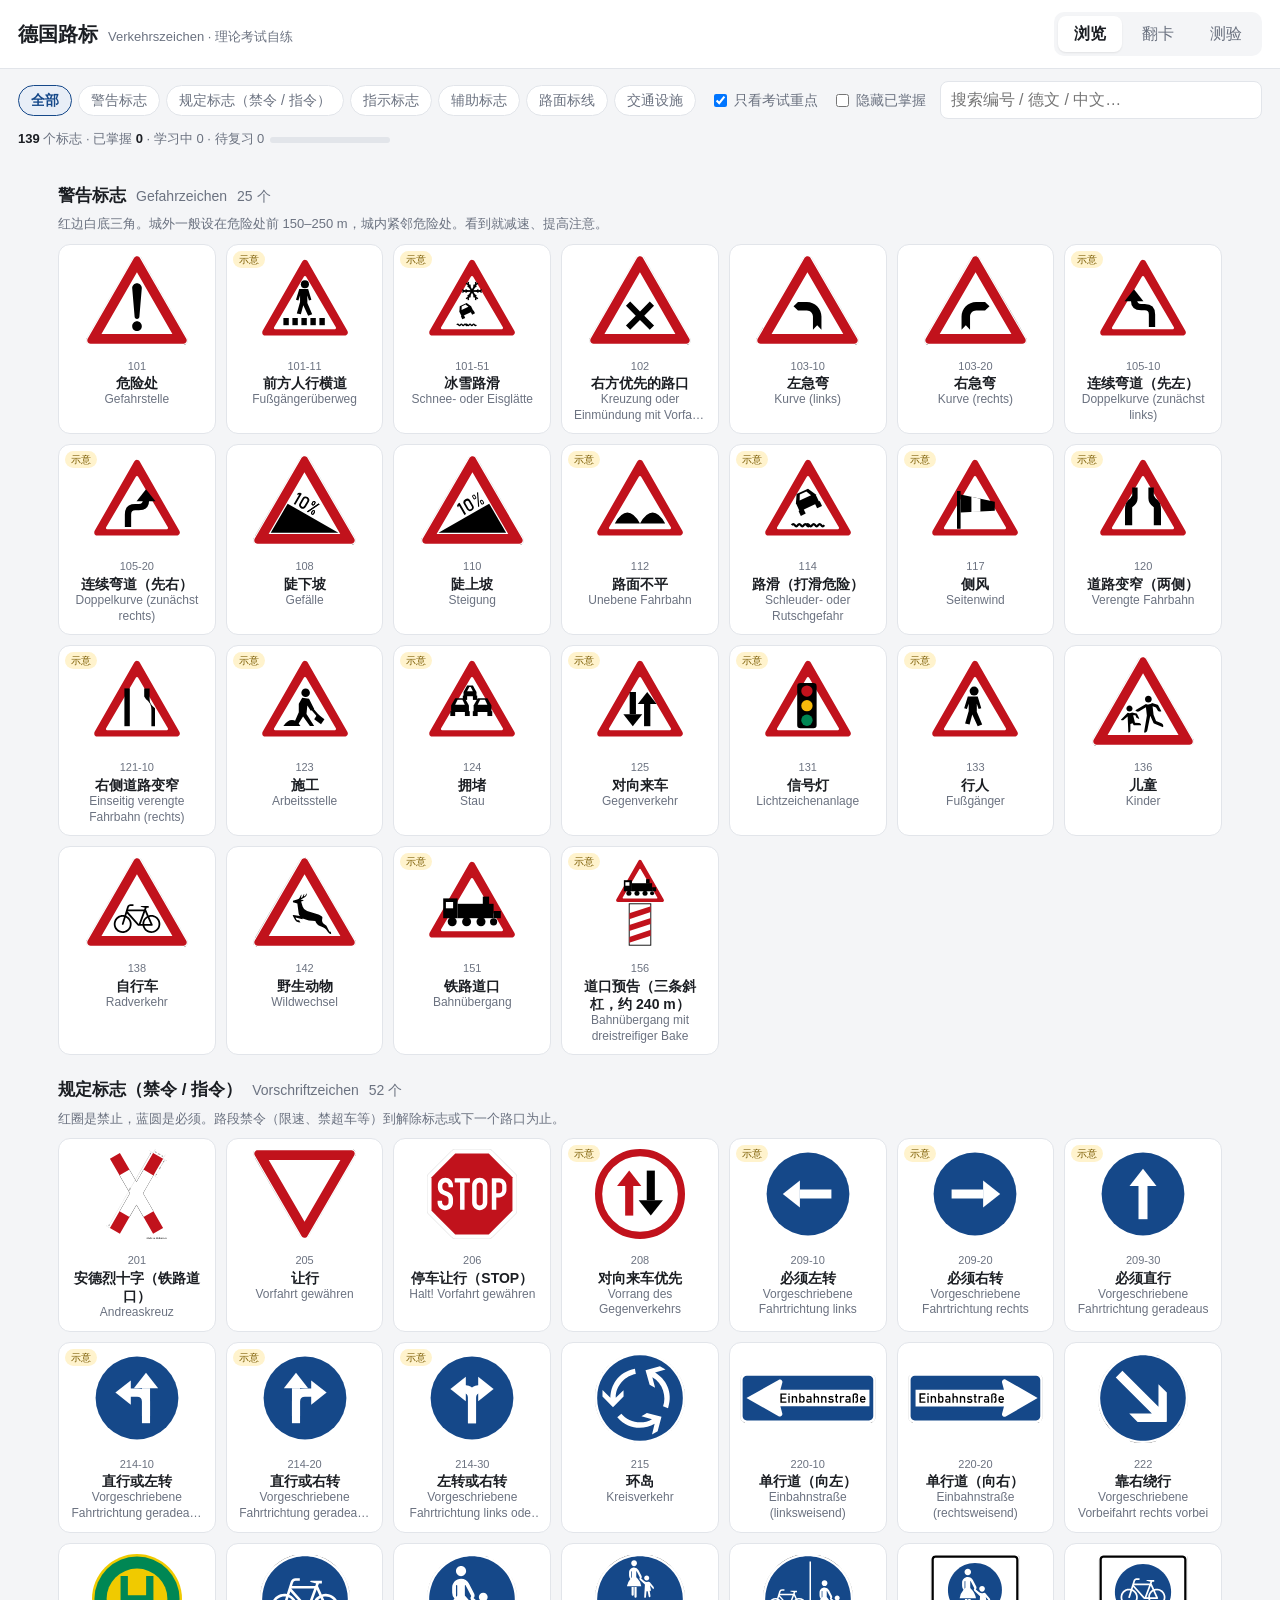
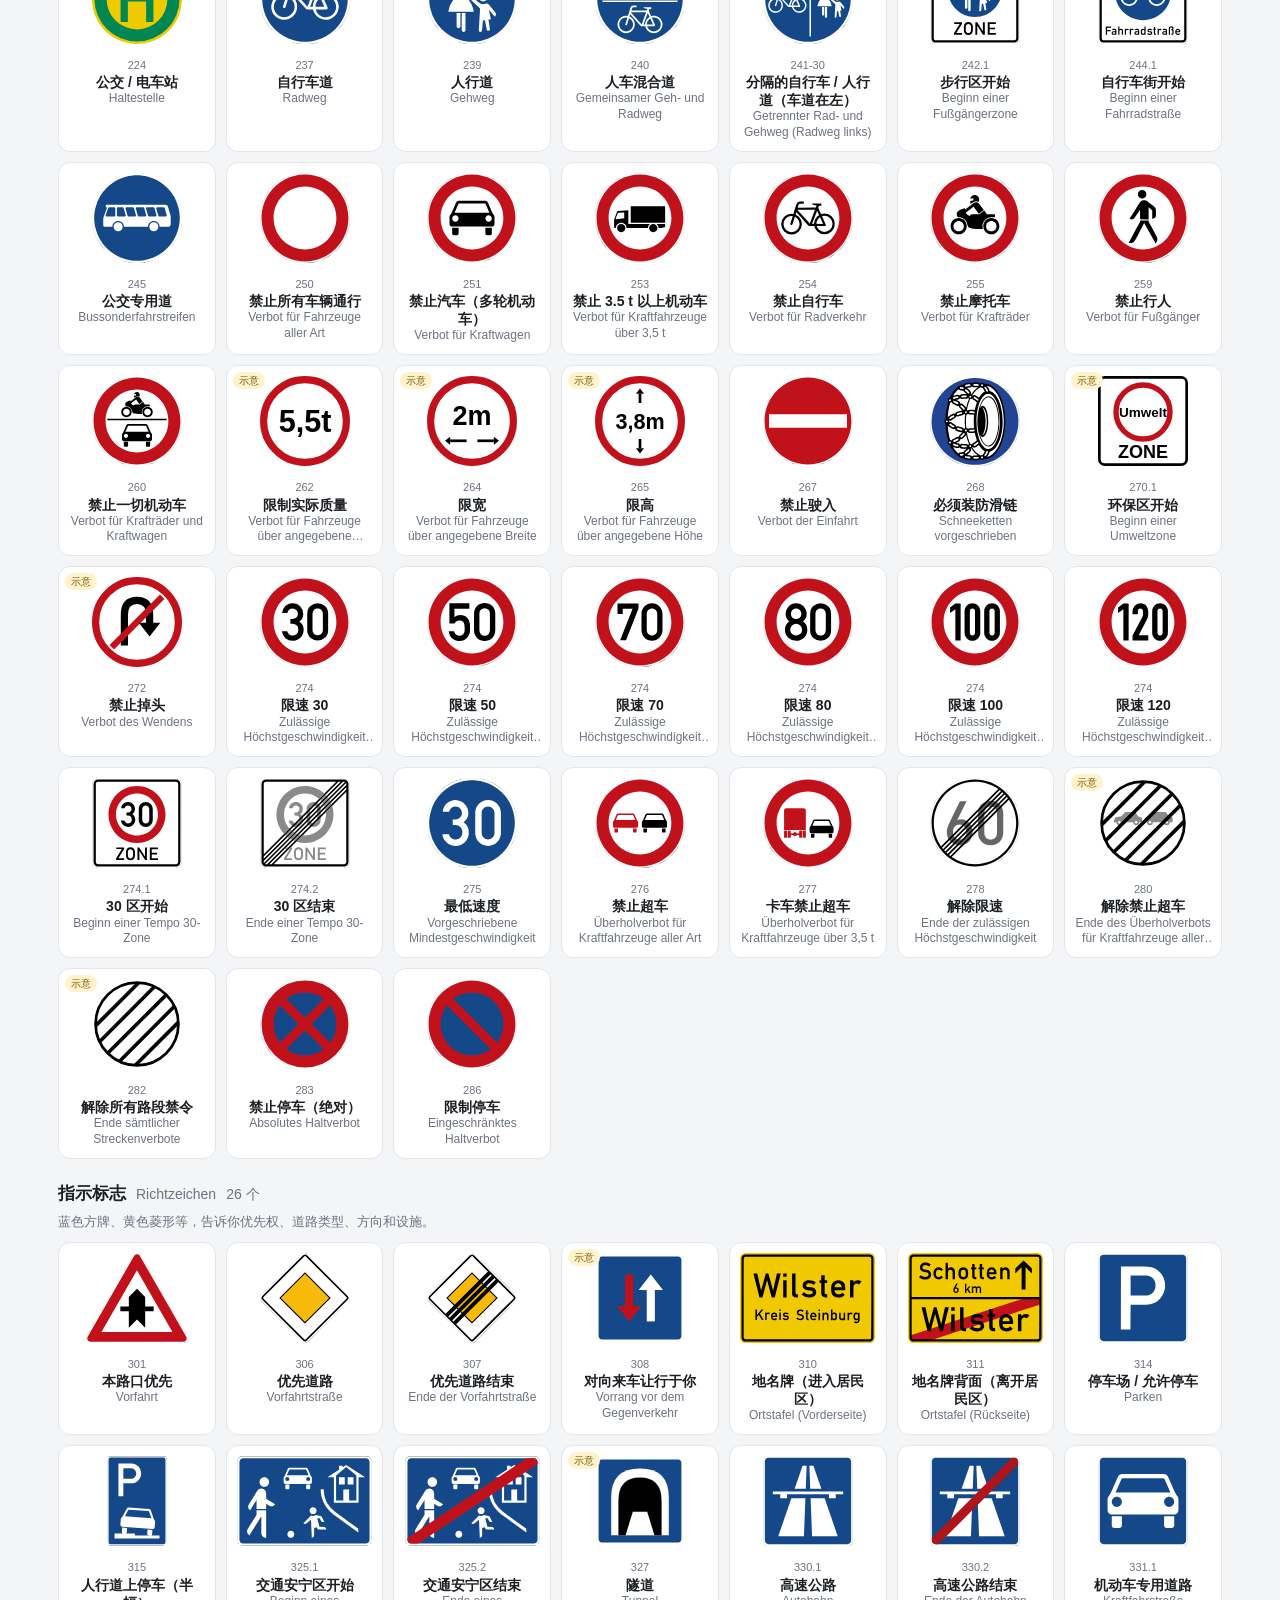
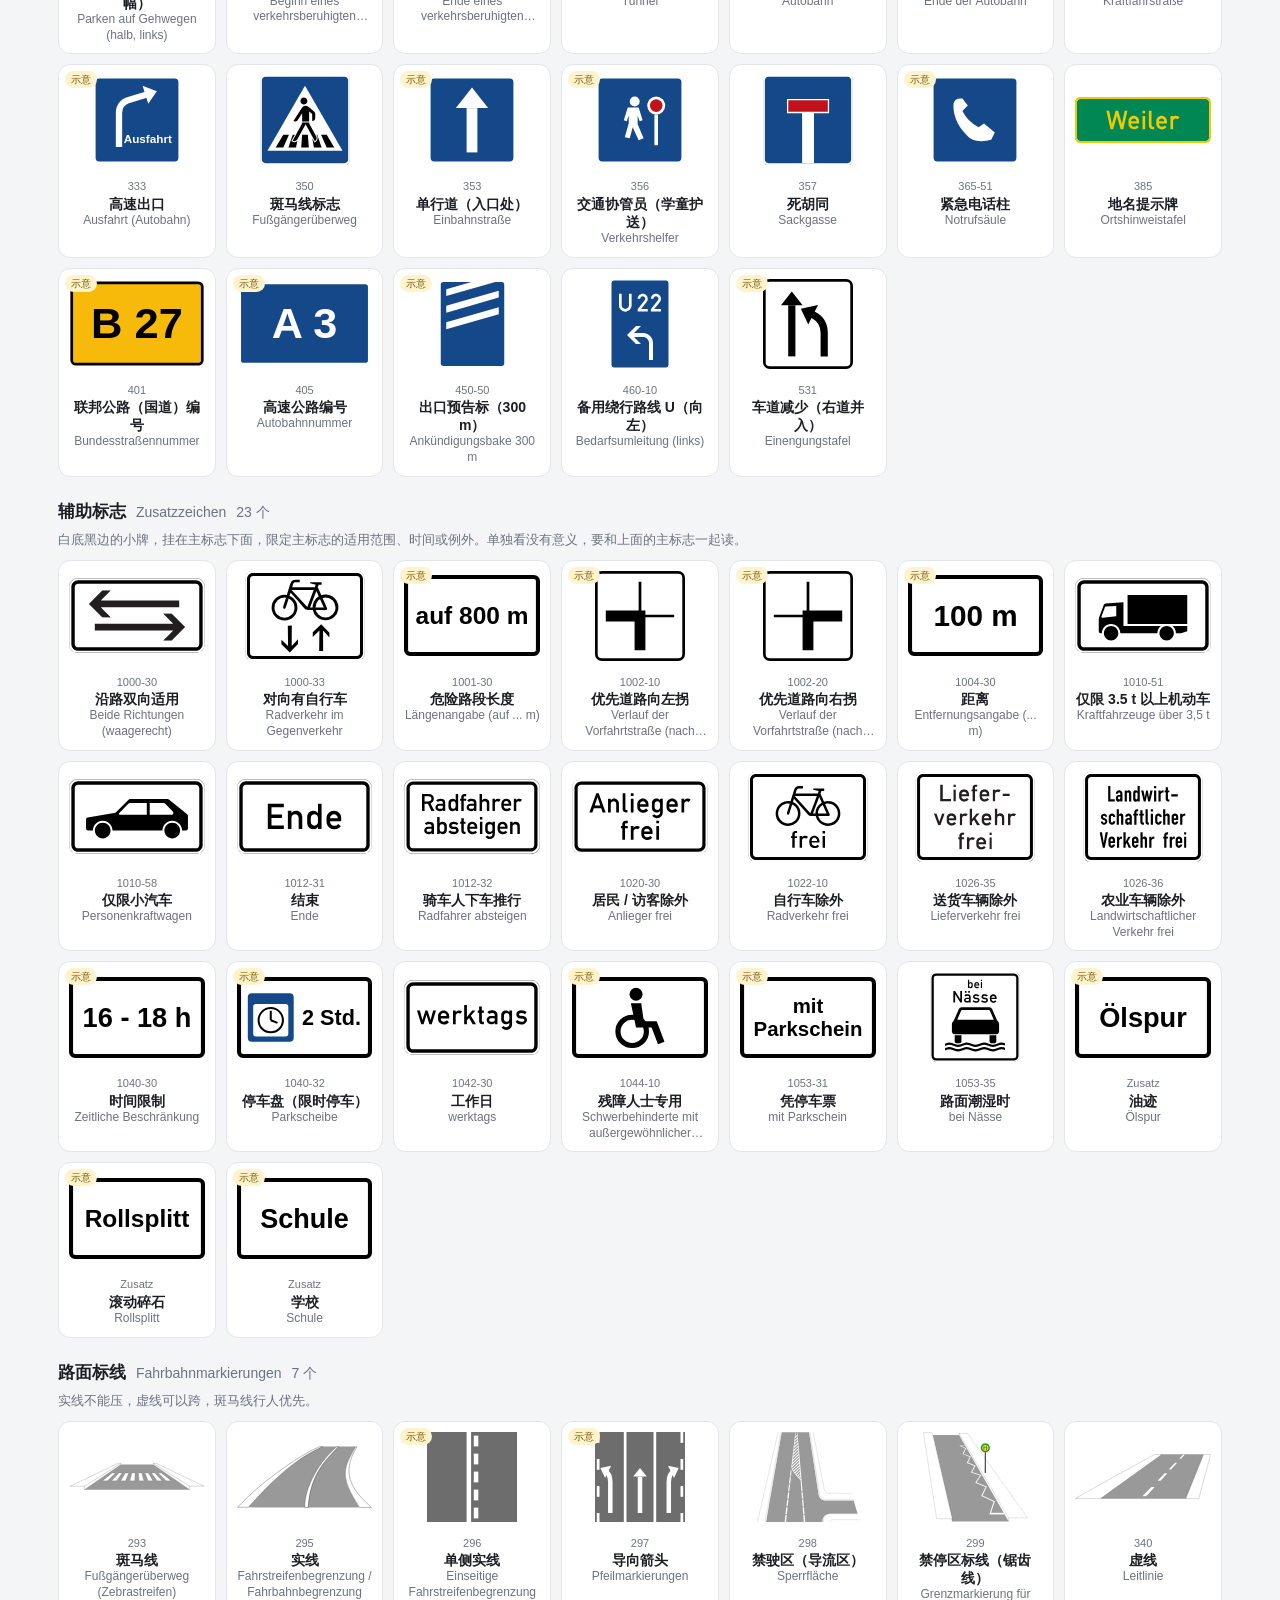
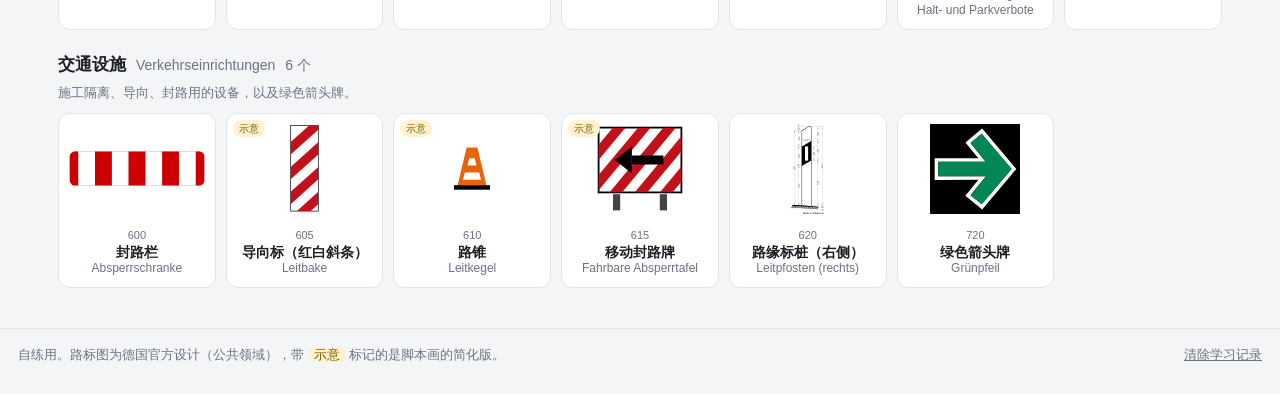
==== index.html @ dec61928 "路标学习页：浏览、翻卡、测验 275 个 StVO 路标，带德文名、中文名和中文解释，139 个标为考试重点。 页面纯静态，双击 index.html 就能用，学习记录存在浏览器本地。  图：180 " ====
<!DOCTYPE html>
<html lang="zh-CN">
<head>
<meta charset="utf-8">
<meta name="viewport" content="width=device-width, initial-scale=1">
<title>德国路标 · 理论考试自练</title>
<link rel="stylesheet" href="app.css">
</head>
<body>
<header class="top">
  <div class="brand">
    <h1>德国路标</h1>
    <span class="sub">Verkehrszeichen · 理论考试自练</span>
  </div>
  <nav class="modes" role="tablist">
    <button data-mode="browse" class="on">浏览</button>
    <button data-mode="cards">翻卡</button>
    <button data-mode="quiz">测验</button>
  </nav>
</header>

<section class="filters">
  <div class="chips" id="cats"></div>
  <label class="toggle"><input type="checkbox" id="coreOnly" checked> 只看考试重点</label>
  <label class="toggle"><input type="checkbox" id="hideKnown"> 隐藏已掌握</label>
  <input type="search" id="search" placeholder="搜索编号 / 德文 / 中文…" autocomplete="off">
  <div class="stat" id="stat"></div>
</section>

<main id="main"></main>

<div class="modal" id="modal" hidden>
  <div class="modal-box" role="dialog" aria-modal="true">
    <button class="close" id="modalClose" aria-label="关闭">×</button>
    <div id="modalBody"></div>
  </div>
</div>

<footer class="foot">
  <span>自练用。路标图为德国官方设计（公共领域），带 <em>示意</em> 标记的是脚本画的简化版。</span>
  <button id="reset" class="link">清除学习记录</button>
</footer>

<script src="signs/signs.js"></script>
<script src="app.js"></script>
</body>
</html>
---- app.css ----
:root {
  --bg: #f4f5f7;
  --card: #fff;
  --ink: #1b1e23;
  --muted: #6b7280;
  --line: #e2e5ea;
  --accent: #154889;
  --red: #c1121c;
  --green: #0f8a4b;
  --yellow: #f7ba0b;
  --radius: 12px;
}
* { box-sizing: border-box; }
html, body { margin: 0; background: var(--bg); color: var(--ink); font: 16px/1.5 -apple-system, "PingFang SC", "Noto Sans CJK SC", "Microsoft YaHei", Helvetica, Arial, sans-serif; }
button { font: inherit; cursor: pointer; }
h1 { font-size: 20px; margin: 0; }
em { font-style: normal; }

.top { display: flex; align-items: center; justify-content: space-between; gap: 12px; padding: 12px 18px; background: var(--card); border-bottom: 1px solid var(--line); position: sticky; top: 0; z-index: 5; }
.brand { display: flex; align-items: baseline; gap: 10px; flex-wrap: wrap; }
.sub { color: var(--muted); font-size: 13px; }
.modes { display: flex; gap: 4px; background: var(--bg); padding: 4px; border-radius: 10px; }
.modes button { border: 0; background: transparent; padding: 6px 16px; border-radius: 8px; color: var(--muted); white-space: nowrap; }
.modes button.on { background: var(--card); color: var(--ink); box-shadow: 0 1px 2px rgba(0,0,0,.08); font-weight: 600; }

.filters { display: flex; flex-wrap: wrap; align-items: center; gap: 10px 14px; padding: 12px 18px; }
.chips { display: flex; flex-wrap: wrap; gap: 6px; }
.chips button { border: 1px solid var(--line); background: var(--card); padding: 4px 12px; border-radius: 999px; font-size: 14px; color: var(--muted); }
.chips button.on { border-color: var(--accent); color: var(--accent); background: #e8eef7; font-weight: 600; }
.toggle { font-size: 14px; color: var(--muted); display: flex; align-items: center; gap: 4px; }
#search { flex: 1 1 180px; min-width: 160px; padding: 6px 10px; border: 1px solid var(--line); border-radius: 8px; font: inherit; }
.stat { font-size: 13px; color: var(--muted); white-space: nowrap; }
.stat b { color: var(--ink); }
.bar { display: inline-block; vertical-align: middle; width: 120px; height: 6px; background: var(--line); border-radius: 3px; overflow: hidden; margin-left: 6px; }
.bar i { display: block; height: 100%; background: var(--green); }

main { padding: 0 18px 40px; max-width: 1200px; margin: 0 auto; }

/* 浏览 */
.cat-head { margin: 22px 0 6px; display: flex; align-items: baseline; gap: 10px; flex-wrap: wrap; }
.cat-head h2 { font-size: 17px; margin: 0; }
.cat-head .de { color: var(--muted); font-size: 14px; }
.cat-note { color: var(--muted); font-size: 13px; margin: 0 0 10px; }
.grid { display: grid; grid-template-columns: repeat(auto-fill, minmax(150px, 1fr)); gap: 10px; }
.card { background: var(--card); border: 1px solid var(--line); border-radius: var(--radius); padding: 10px; text-align: center; cursor: pointer; position: relative; transition: box-shadow .15s; }
.card:hover { box-shadow: 0 3px 12px rgba(0,0,0,.1); }
.card img { width: 100%; height: 90px; object-fit: contain; }
.card .nr { font-size: 11px; color: var(--muted); margin-top: 6px; }
.card .zh { font-size: 14px; font-weight: 600; line-height: 1.3; }
.card .de { font-size: 12px; color: var(--muted); line-height: 1.3; overflow: hidden; text-overflow: ellipsis; display: -webkit-box; -webkit-line-clamp: 2; -webkit-box-orient: vertical; }
.badge { position: absolute; top: 6px; left: 6px; font-size: 10px; padding: 1px 6px; border-radius: 999px; background: #fff3cd; color: #7a5b00; }
.dot { position: absolute; top: 8px; right: 8px; width: 9px; height: 9px; border-radius: 50%; }
.dot.ok { background: var(--green); }
.dot.bad { background: var(--red); }
.dot.mid { background: var(--yellow); }
.empty { color: var(--muted); padding: 40px; text-align: center; }

/* 详情 */
.modal { position: fixed; inset: 0; background: rgba(0,0,0,.45); display: flex; align-items: center; justify-content: center; z-index: 10; padding: 16px; }
.modal[hidden] { display: none; }
.modal-box { background: var(--card); border-radius: 16px; max-width: 560px; width: 100%; max-height: 90vh; overflow: auto; padding: 24px; position: relative; }
.close { position: absolute; top: 8px; right: 10px; border: 0; background: transparent; font-size: 26px; color: var(--muted); line-height: 1; }
.detail { display: flex; gap: 20px; align-items: flex-start; }
.detail img { width: 150px; height: 150px; object-fit: contain; flex: none; }
.detail .nr { color: var(--muted); font-size: 13px; }
.detail h3 { margin: 2px 0 0; font-size: 20px; }
.detail .de { color: var(--muted); margin: 0 0 10px; }
.detail .meaning { margin: 0; }
.detail .cat { font-size: 13px; color: var(--muted); margin-top: 10px; }
.detail .drawn { font-size: 12px; color: #7a5b00; background: #fff3cd; padding: 2px 8px; border-radius: 999px; display: inline-block; margin-top: 10px; }
.detail .rec { font-size: 12px; color: var(--muted); margin-top: 8px; }

/* 翻卡 / 测验 */
.stage { max-width: 640px; margin: 20px auto 0; }
.big { background: var(--card); border: 1px solid var(--line); border-radius: 16px; padding: 24px; text-align: center; min-height: 300px; display: flex; flex-direction: column; align-items: center; justify-content: center; gap: 10px; cursor: pointer; }
.big img { width: min(260px, 60vw); height: min(260px, 60vw); object-fit: contain; }
.big .hint { color: var(--muted); font-size: 14px; }
.big .zh { font-size: 24px; font-weight: 700; }
.big .de { color: var(--muted); }
.big .nr { color: var(--muted); font-size: 13px; }
.big .meaning { text-align: left; margin: 6px 0 0; max-width: 520px; }
.actions { display: flex; gap: 10px; justify-content: center; margin-top: 14px; flex-wrap: wrap; }
.btn { border: 1px solid var(--line); background: var(--card); padding: 10px 22px; border-radius: 10px; font-size: 16px; }
.btn.ok { border-color: var(--green); color: var(--green); font-weight: 600; }
.btn.bad { border-color: var(--red); color: var(--red); font-weight: 600; }
.btn.primary { background: var(--accent); color: #fff; border-color: var(--accent); }
.kbd { font-size: 12px; color: var(--muted); text-align: center; margin-top: 10px; }
kbd { border: 1px solid var(--line); border-bottom-width: 2px; border-radius: 4px; padding: 0 5px; font-family: inherit; background: var(--card); }

.quiz-opts { display: grid; gap: 10px; margin-top: 14px; }
.opt { border: 1px solid var(--line); background: var(--card); border-radius: 10px; padding: 12px 14px; text-align: left; display: flex; gap: 12px; align-items: center; }
.opt .k { flex: none; width: 24px; height: 24px; border-radius: 50%; background: var(--bg); color: var(--muted); font-size: 13px; display: flex; align-items: center; justify-content: center; }
.opt .de { color: var(--muted); font-size: 13px; }
.opt img { width: 120px; height: 120px; object-fit: contain; flex: 1; }
.opt.right { border-color: var(--green); background: #e9f7ef; }
.opt.wrong { border-color: var(--red); background: #fdeaea; }
.opt:disabled { cursor: default; color: inherit; opacity: 1; }
.quiz-q { font-size: 20px; font-weight: 700; }
.quiz-sub { color: var(--muted); }
.feedback { margin-top: 14px; background: var(--card); border: 1px solid var(--line); border-radius: 10px; padding: 14px; }
.feedback.right { border-color: var(--green); }
.feedback.wrong { border-color: var(--red); }
.feedback .de { color: var(--muted); font-size: 14px; }
.score { text-align: center; color: var(--muted); font-size: 14px; margin-bottom: 10px; }
.score b { color: var(--ink); }
.quiz-type { display: flex; gap: 6px; justify-content: center; margin-bottom: 12px; }
.quiz-type button { border: 1px solid var(--line); background: var(--card); padding: 4px 12px; border-radius: 999px; font-size: 14px; color: var(--muted); }
.quiz-type button.on { border-color: var(--accent); color: var(--accent); background: #e8eef7; }

.foot { display: flex; justify-content: space-between; gap: 12px; flex-wrap: wrap; padding: 16px 18px 30px; color: var(--muted); font-size: 13px; border-top: 1px solid var(--line); }
.foot em { background: #fff3cd; color: #7a5b00; padding: 0 6px; border-radius: 999px; }
.link { border: 0; background: transparent; color: var(--muted); text-decoration: underline; font-size: 13px; padding: 0; }

@media (max-width: 640px) {
  .top { padding: 10px 12px; }
  .modes button { padding: 6px 10px; }
  .stat { white-space: normal; }
  .filters, main { padding-left: 12px; padding-right: 12px; }
  .grid { grid-template-columns: repeat(auto-fill, minmax(120px, 1fr)); gap: 8px; }
  .card img { height: 72px; }
  .detail { flex-direction: column; align-items: center; text-align: center; }
  .detail .meaning { text-align: left; }
}
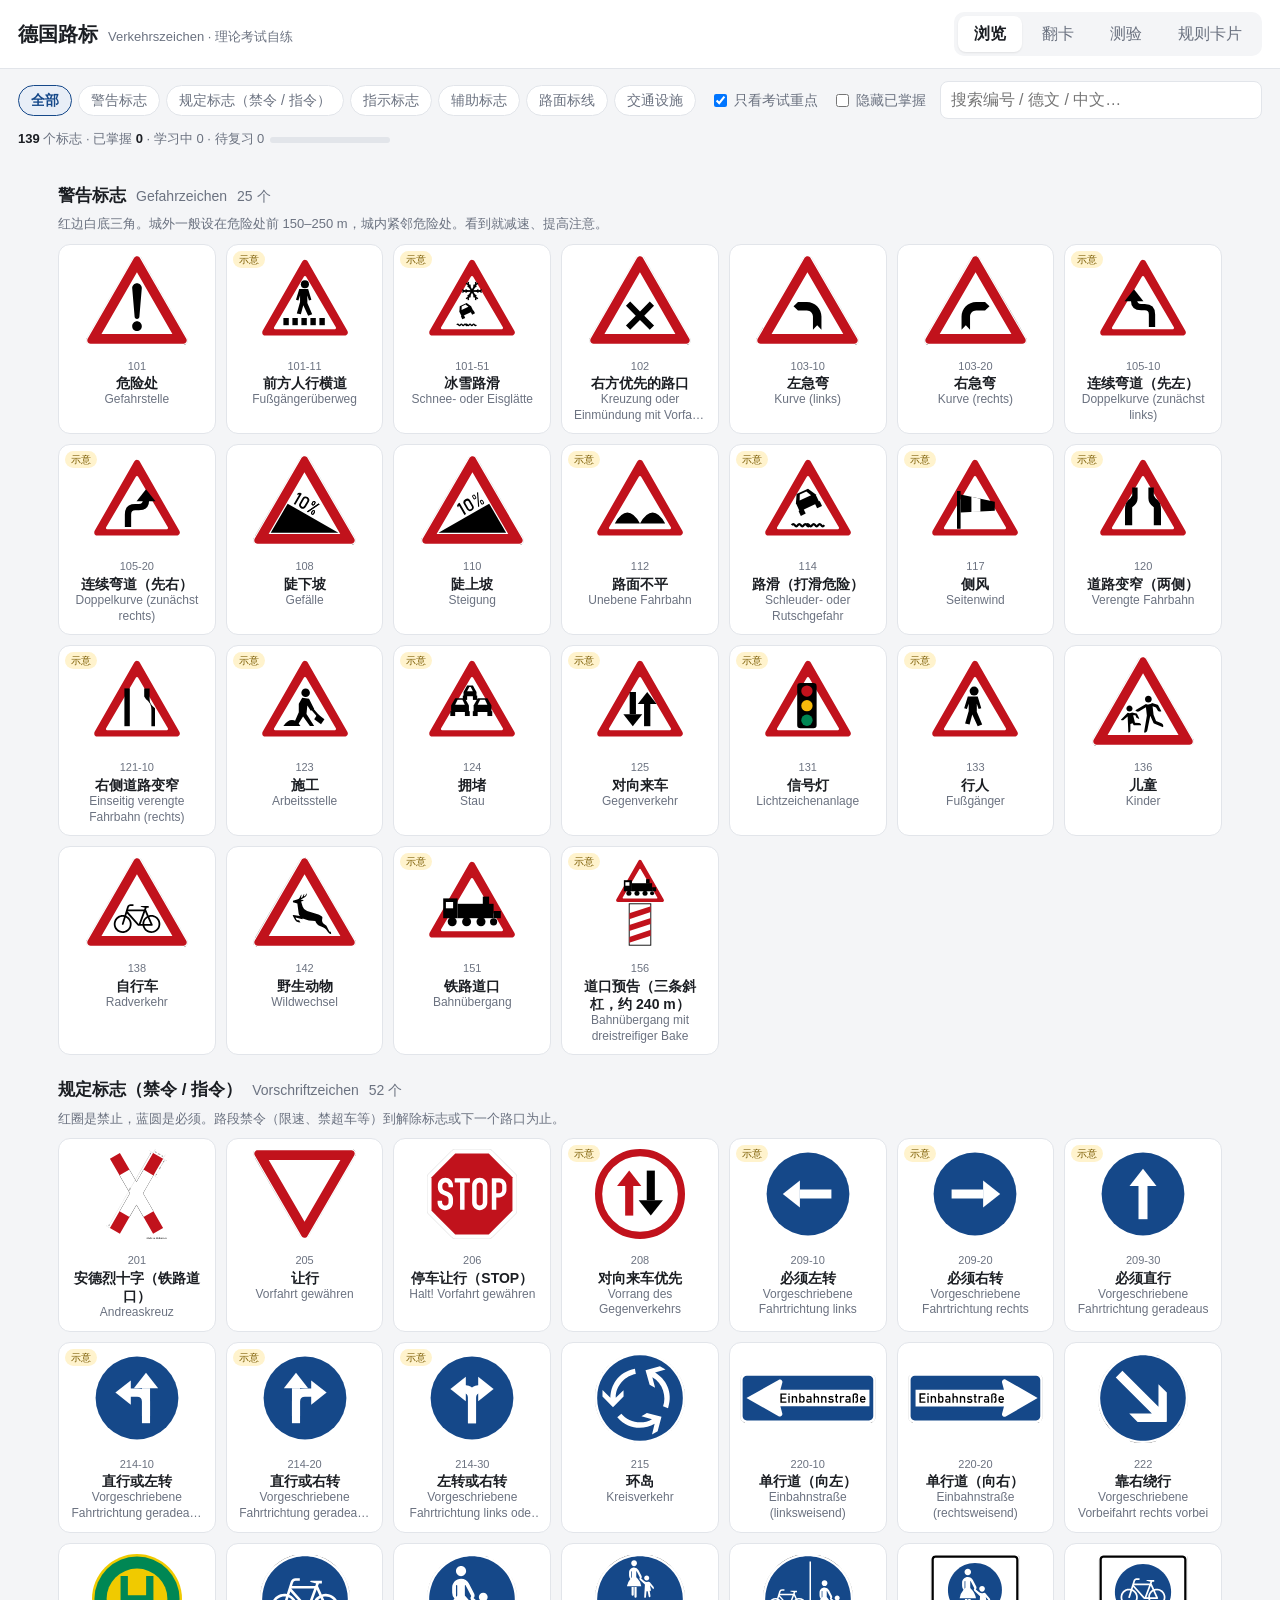
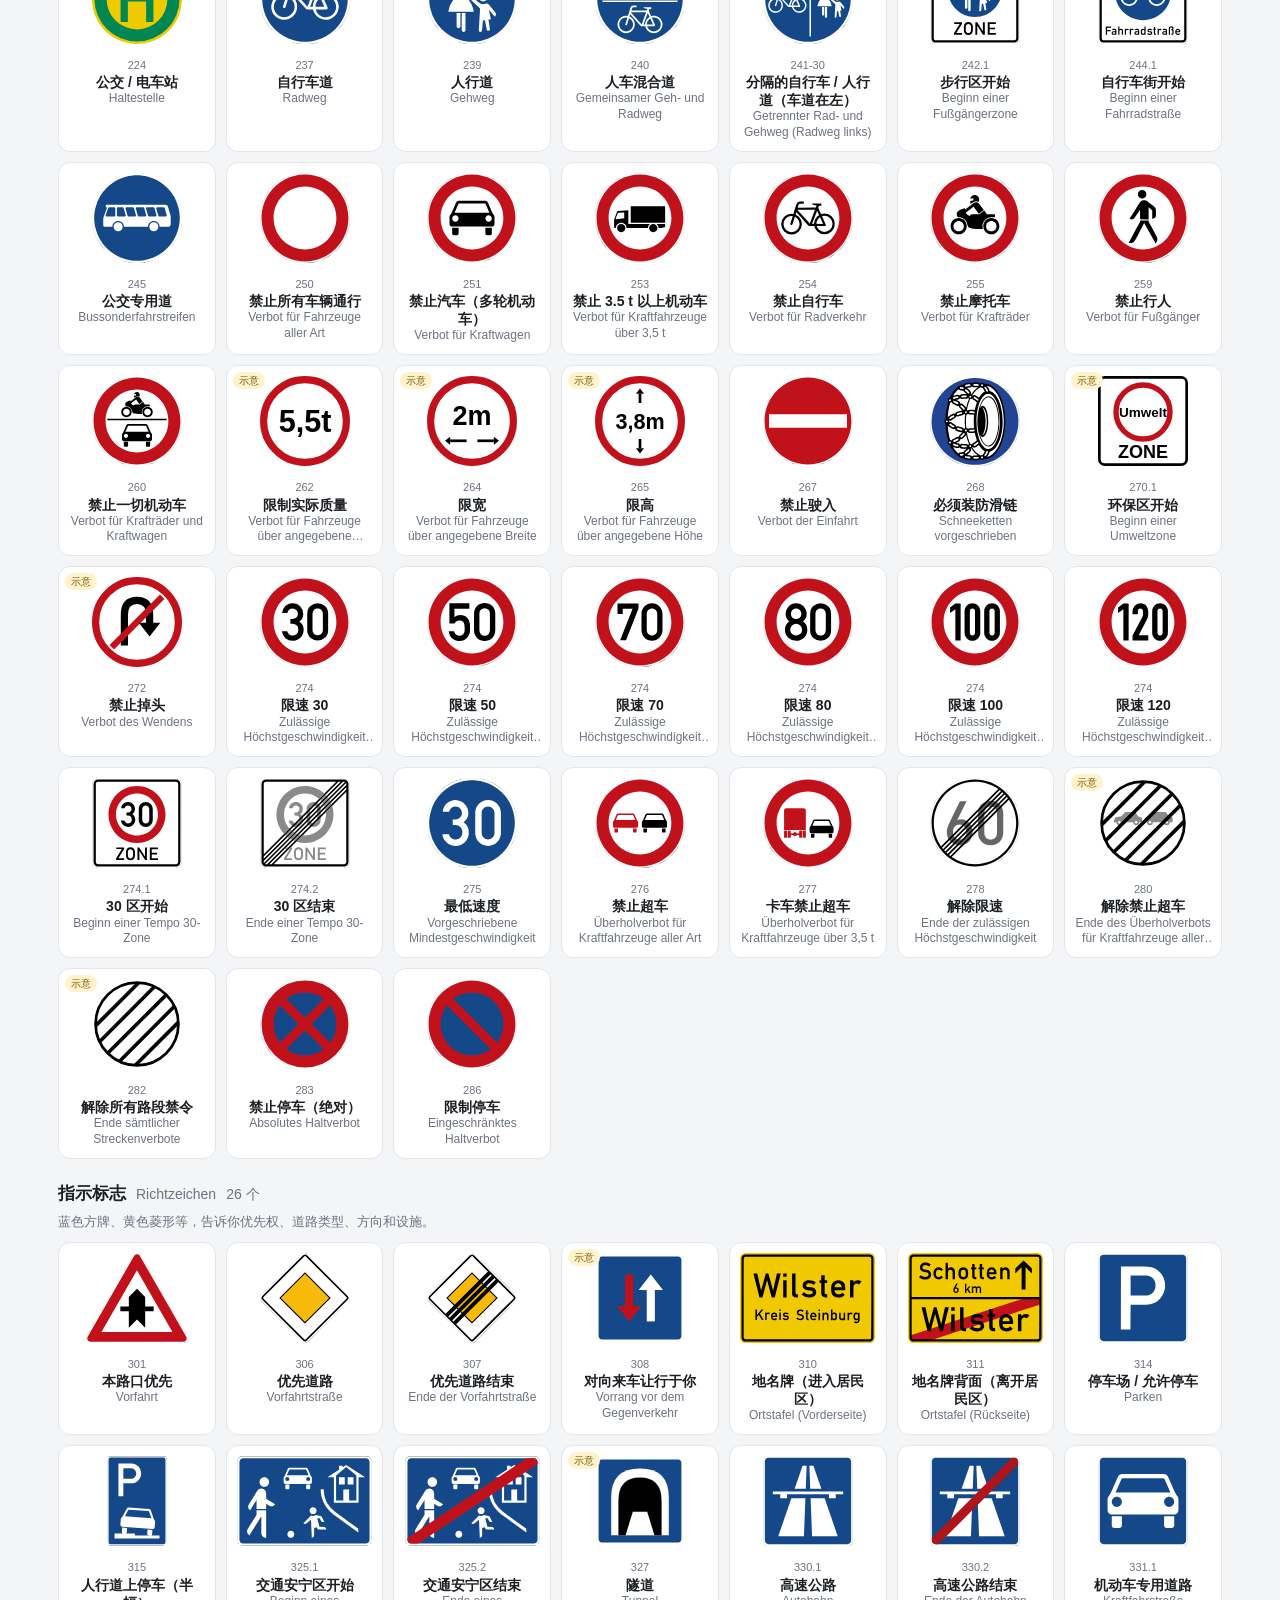
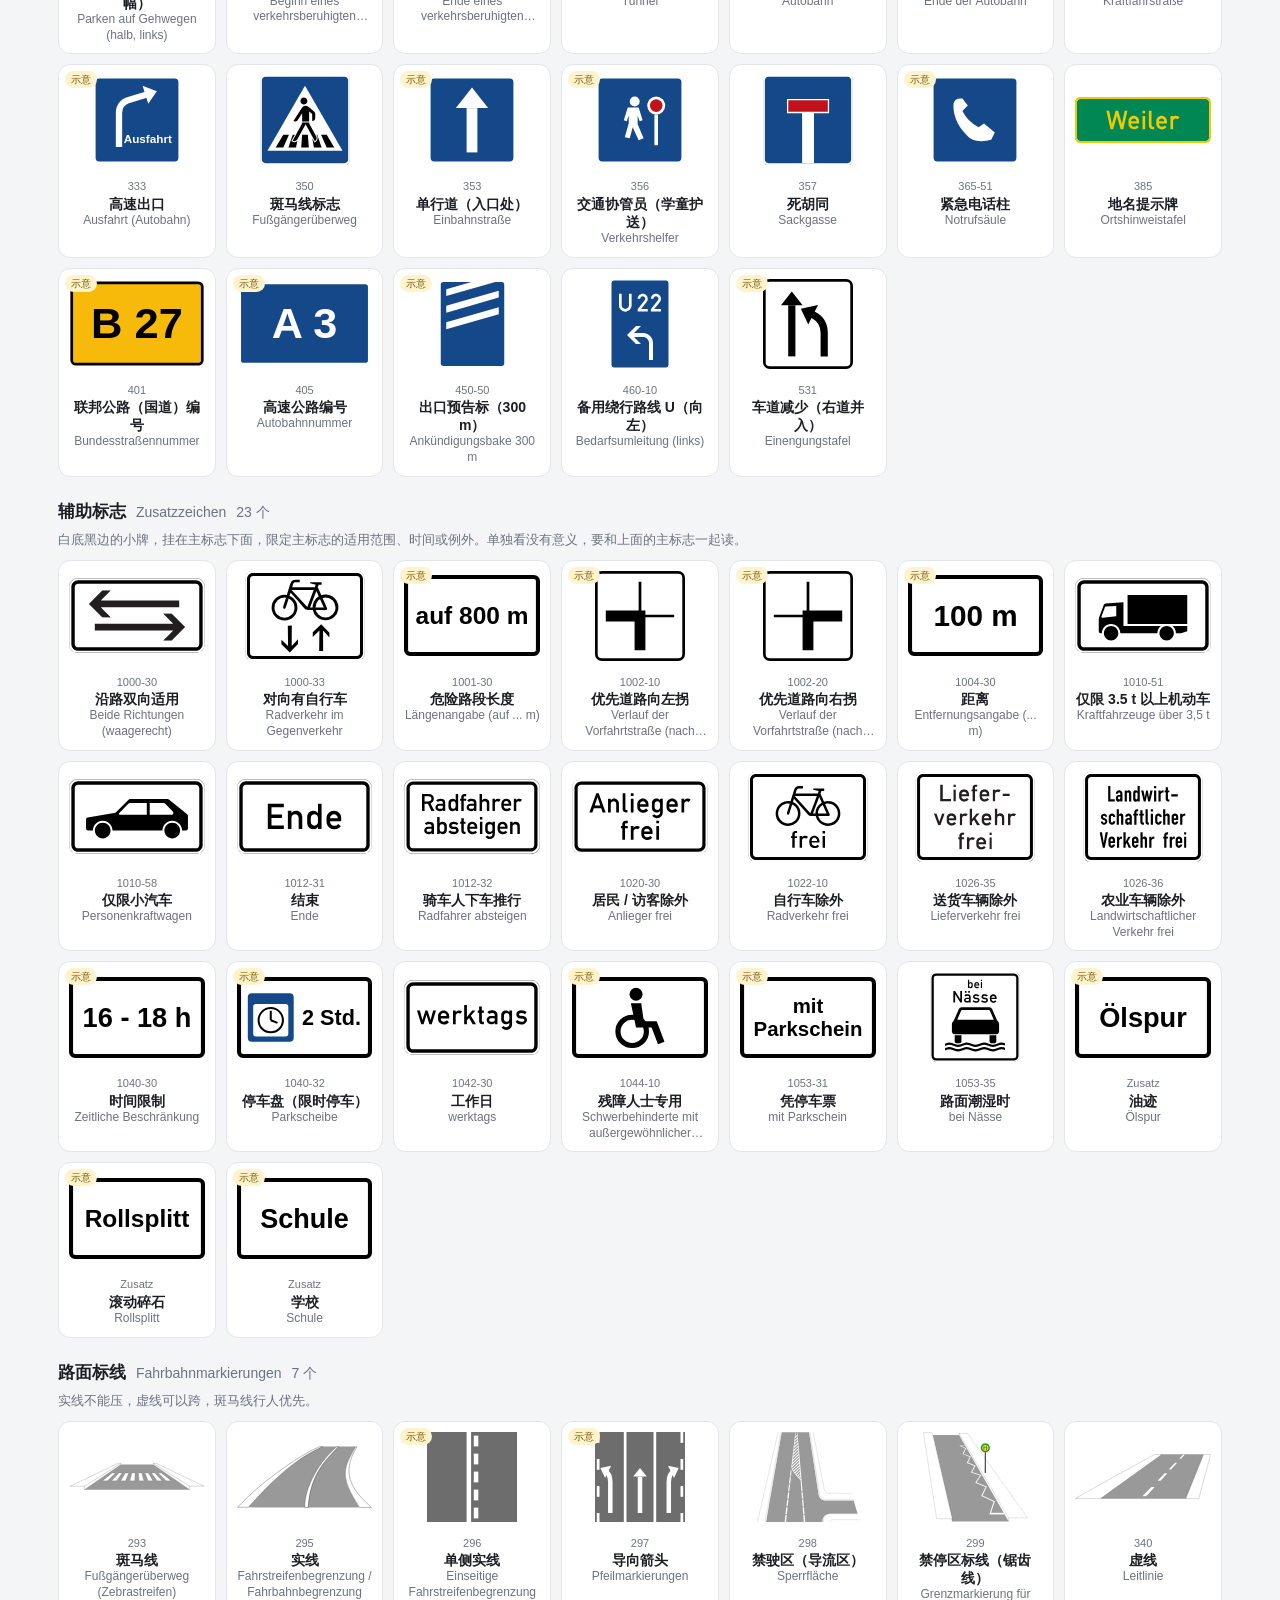
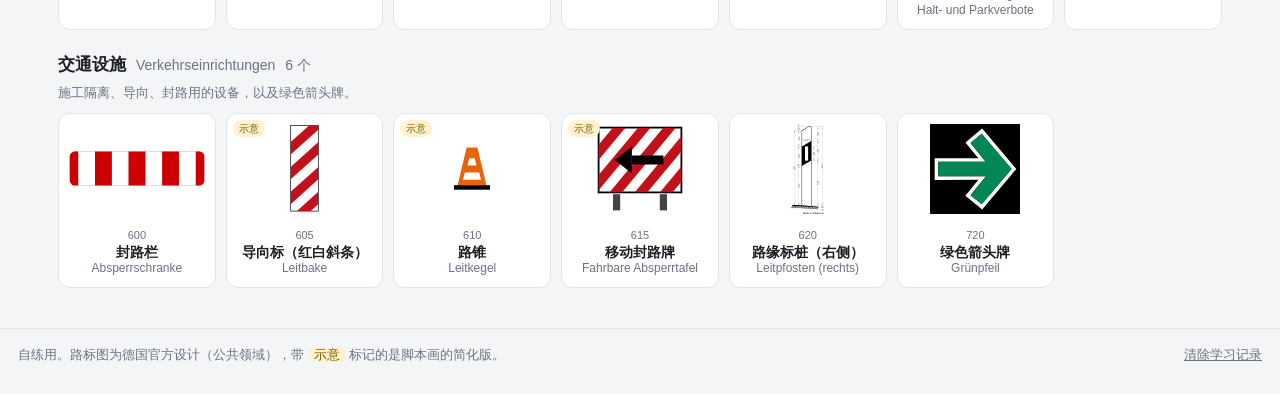
==== commit 5042e895: "规则卡片：路标之外的全部考点，290 张，15 个主题 按官方题库的主题结构整理：考试本身、危险认知、行驶规则、速度与车距、 优先权与信号、停车、灯光与警告信号、特殊交通参与者、高速与机动车专用道、 " ====
--- a/index.html
+++ b/index.html
@@ -16,6 +16,7 @@
     <button data-mode="browse" class="on">浏览</button>
     <button data-mode="cards">翻卡</button>
     <button data-mode="quiz">测验</button>
+    <button data-mode="rules">规则卡片</button>
   </nav>
 </header>
 
--- a/app.css
+++ b/app.css
@@ -121,3 +121,16 @@
   .detail { flex-direction: column; align-items: center; text-align: center; }
   .detail .meaning { text-align: left; }
 }
+
+/* 规则卡片 */
+.big.rule { gap: 8px; }
+.rule-img { width: 110px; height: 110px; object-fit: contain; }
+.big .rule-q { font-size: 21px; font-weight: 600; line-height: 1.4; max-width: 520px; }
+.big.rule .zh { color: var(--accent); }
+.stage.wide { max-width: 860px; }
+.rule-row { background: var(--card); border: 1px solid var(--line); border-radius: var(--radius); padding: 12px 16px 12px 28px; margin-bottom: 8px; position: relative; }
+.rule-row .dot { top: 18px; left: 11px; right: auto; }
+.rule-row .rule-q { font-weight: 600; }
+.rule-row .rule-a { color: var(--accent); font-weight: 600; margin-top: 2px; }
+.rule-row .de { color: var(--muted); font-size: 13px; }
+.rule-row .rule-note { color: var(--muted); font-size: 14px; margin-top: 4px; }
